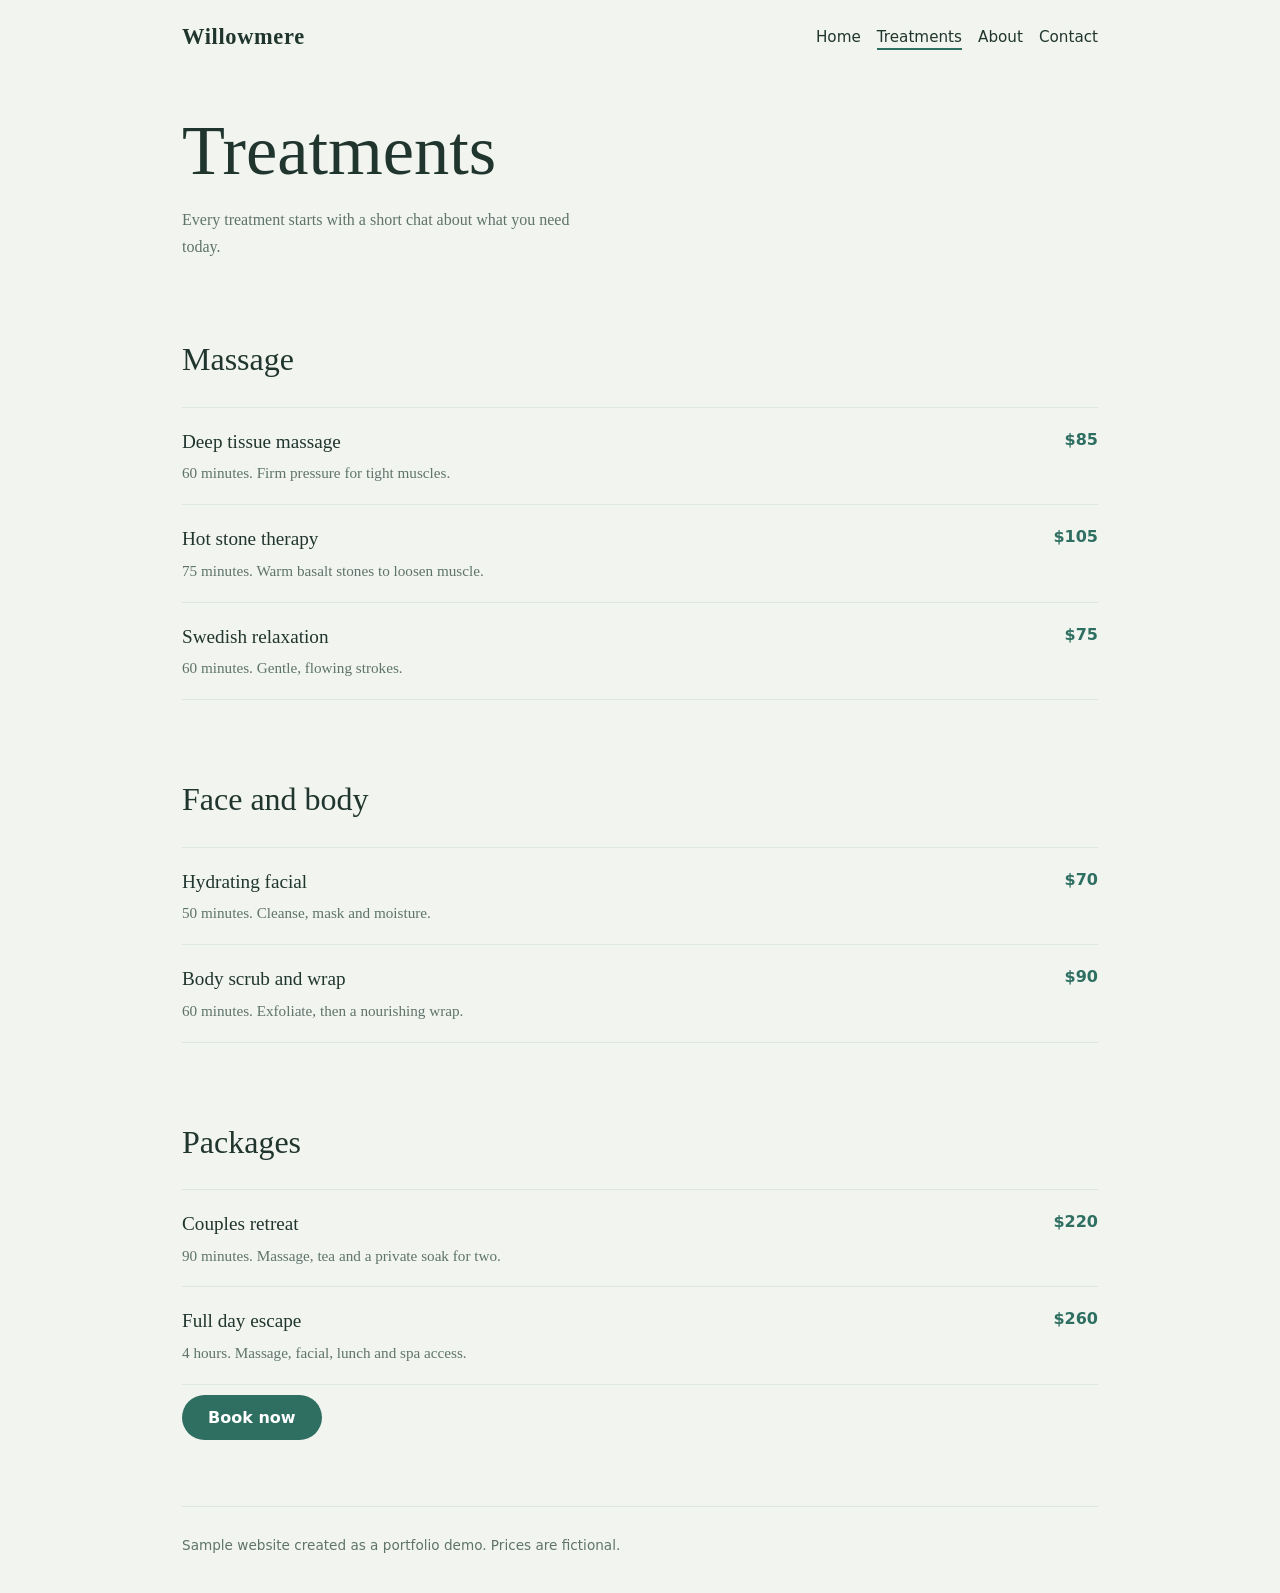
==== treatments.html @ 3ffb3014 "Willowmere Spa" ====
<!DOCTYPE html>
<html lang="en"><head><meta charset="utf-8"><meta name="viewport" content="width=device-width, initial-scale=1">
<title>Treatments | Willowmere Spa</title><link rel="stylesheet" href="style.css"></head><body>
<div class="w"><nav><b>Willowmere</b><div><a href="index.html">Home</a><a class="on" href="treatments.html">Treatments</a><a href="about.html">About</a><a href="contact.html">Contact</a></div></nav>
<div class="page"><h1>Treatments</h1><p class="lead">Every treatment starts with a short chat about what you need today.</p></div>
<section><h2>Massage</h2><div class="menu">
<div class="row"><div><h3>Deep tissue massage</h3><p>60 minutes. Firm pressure for tight muscles.</p></div><span>$85</span></div>
<div class="row"><div><h3>Hot stone therapy</h3><p>75 minutes. Warm basalt stones to loosen muscle.</p></div><span>$105</span></div>
<div class="row"><div><h3>Swedish relaxation</h3><p>60 minutes. Gentle, flowing strokes.</p></div><span>$75</span></div></div></section>
<section><h2>Face and body</h2><div class="menu">
<div class="row"><div><h3>Hydrating facial</h3><p>50 minutes. Cleanse, mask and moisture.</p></div><span>$70</span></div>
<div class="row"><div><h3>Body scrub and wrap</h3><p>60 minutes. Exfoliate, then a nourishing wrap.</p></div><span>$90</span></div></div></section>
<section><h2>Packages</h2><div class="menu">
<div class="row"><div><h3>Couples retreat</h3><p>90 minutes. Massage, tea and a private soak for two.</p></div><span>$220</span></div>
<div class="row"><div><h3>Full day escape</h3><p>4 hours. Massage, facial, lunch and spa access.</p></div><span>$260</span></div></div>
<a class="btn" href="contact.html">Book now</a></section>
<footer>Sample website created as a portfolio demo. Prices are fictional.</footer></div></body></html>
---- style.css ----
:root{--bg:#f1f4ef;--ink:#21352f;--mut:#5f736c;--card:#fff;--acc:#2f6f62;--sand:#dde7df;--btn:#fff}
@media(prefers-color-scheme:dark){:root{--bg:#13211e;--ink:#e6efea;--mut:#9db3ab;--card:#1b2d29;--acc:#7cc4b3;--sand:#23382f;--btn:#10201c}}
*{box-sizing:border-box}html{scroll-behavior:smooth}
body{margin:0;background:var(--bg);color:var(--ink);font-family:Georgia,'Times New Roman',serif;line-height:1.7}
.w{max-width:960px;margin:0 auto;padding:0 22px}
nav{display:flex;justify-content:space-between;align-items:center;flex-wrap:wrap;gap:8px;padding:18px 0;font-family:system-ui,sans-serif}
nav b{font-family:Georgia,serif;font-size:1.4rem;letter-spacing:.03em}
nav a{color:var(--ink);text-decoration:none;margin-left:16px;font-size:.95rem;padding-bottom:2px}
nav a.on{border-bottom:2px solid var(--acc)}
a:focus-visible,button:focus-visible,input:focus-visible,textarea:focus-visible,select:focus-visible{outline:3px solid var(--acc);outline-offset:3px}
h1{font-weight:400;font-size:clamp(2.3rem,8vw,4.4rem);line-height:1.05;margin:0 0 18px}
h2{font-weight:400;font-size:2rem;margin:0 0 20px}
.hero{padding:60px 0 70px;position:relative}
.hero h1{max-width:12ch}.hero p{max-width:46ch;color:var(--mut);font-size:1.1rem}
.ripple{position:absolute;right:-60px;top:20px;width:min(60vw,380px);aspect-ratio:1;border-radius:50%;background:radial-gradient(circle,var(--sand) 0 30%,transparent 31% 38%,var(--sand) 39% 40%,transparent 41% 52%,var(--sand) 53% 54%,transparent 55%);z-index:-1;animation:b 7s ease-in-out infinite}
@keyframes b{50%{transform:scale(1.06)}}
@media(prefers-reduced-motion:reduce){.ripple{animation:none}}
.btn,button{display:inline-block;background:var(--acc);color:var(--btn);padding:13px 26px;border-radius:40px;border:0;text-decoration:none;font:600 1rem system-ui,sans-serif;cursor:pointer;margin-top:10px}
.page{padding:40px 0 20px}.page p.lead{color:var(--mut);max-width:50ch}
section{padding:36px 0}
.grid{display:grid;grid-template-columns:repeat(auto-fit,minmax(250px,1fr));gap:20px}
.card{background:var(--card);padding:24px;border-radius:14px}
.card h3{margin:0 0 6px;font-weight:400;font-size:1.25rem}.card p{margin:0;color:var(--mut);font-size:.95rem}
.menu{border-top:1px solid var(--sand)}
.row{display:flex;justify-content:space-between;gap:16px;padding:18px 0;border-bottom:1px solid var(--sand)}
.row h3{margin:0;font-weight:400;font-size:1.2rem}.row p{margin:2px 0 0;color:var(--mut);font-size:.95rem}
.row span{font-family:system-ui,sans-serif;white-space:nowrap;color:var(--acc);font-weight:600}
.band{background:var(--sand);padding:46px 0}
.q{font-size:1.5rem;max-width:32ch;margin:0 0 8px;line-height:1.4}
.team{display:grid;grid-template-columns:repeat(auto-fit,minmax(220px,1fr));gap:24px}
.av{width:64px;height:64px;border-radius:50%;background:var(--acc);color:var(--btn);display:grid;place-items:center;font-size:1.3rem;margin-bottom:10px}
.contact{display:grid;grid-template-columns:repeat(auto-fit,minmax(280px,1fr));gap:36px;font-family:system-ui,sans-serif}
form{display:grid;gap:12px}label{font-size:.9rem;font-weight:600}
input,textarea,select{width:100%;padding:12px;border:1px solid var(--sand);background:var(--card);color:var(--ink);font:inherit;border-radius:10px}
#ok{color:var(--acc);font-weight:600;min-height:1.5em}
.info p{margin:0 0 14px}.info b{display:block}
footer{padding:30px 0 40px;color:var(--mut);font:.85rem system-ui,sans-serif;border-top:1px solid var(--sand);margin-top:30px}
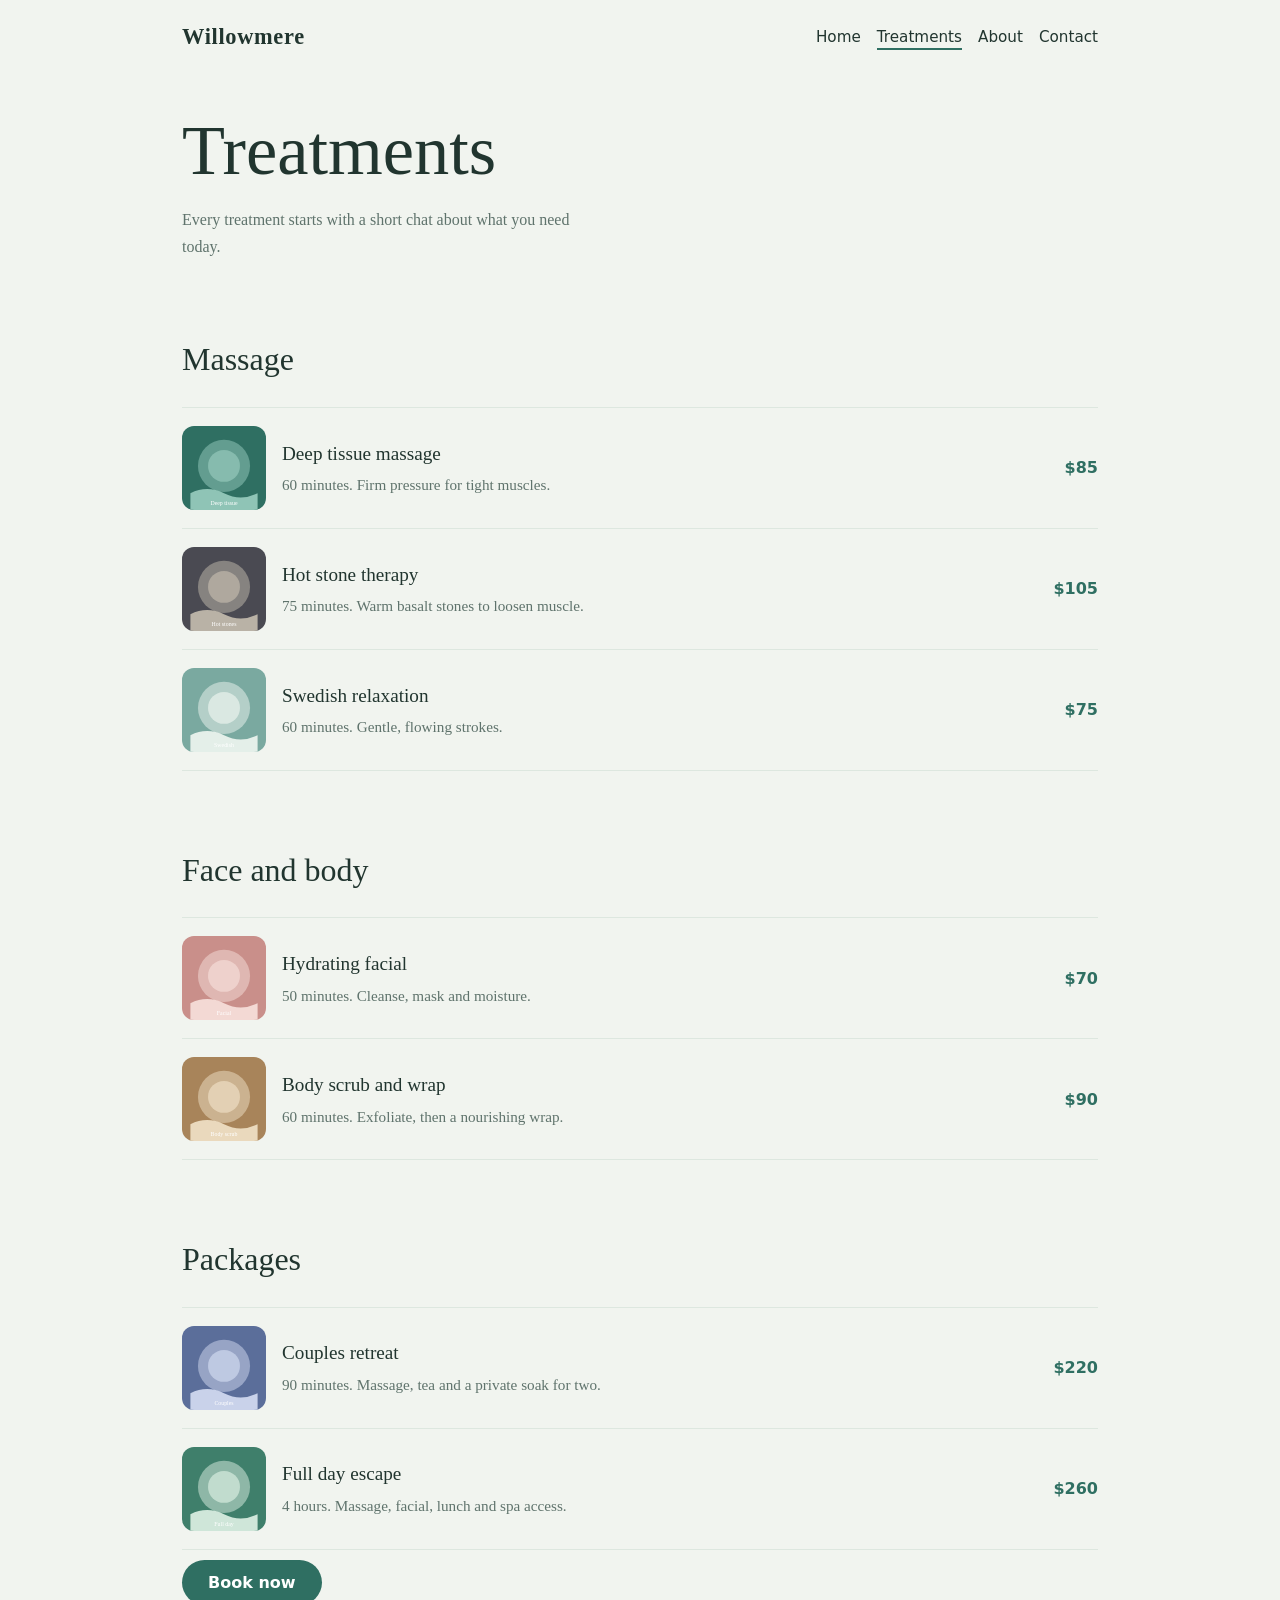
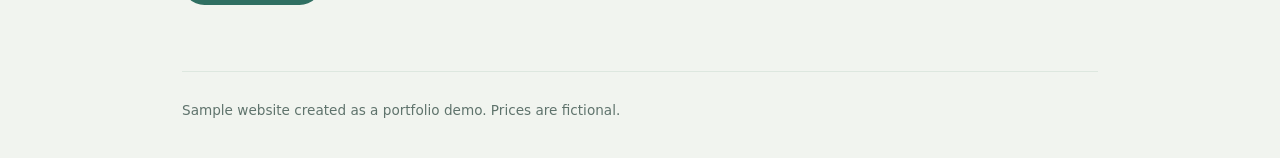
==== commit 06ebbf25: "Company email and treatment images" ====
--- a/treatments.html
+++ b/treatments.html
@@ -4,14 +4,14 @@
 <div class="w"><nav><b>Willowmere</b><div><a href="index.html">Home</a><a class="on" href="treatments.html">Treatments</a><a href="about.html">About</a><a href="contact.html">Contact</a></div></nav>
 <div class="page"><h1>Treatments</h1><p class="lead">Every treatment starts with a short chat about what you need today.</p></div>
 <section><h2>Massage</h2><div class="menu">
-<div class="row"><div><h3>Deep tissue massage</h3><p>60 minutes. Firm pressure for tight muscles.</p></div><span>$85</span></div>
-<div class="row"><div><h3>Hot stone therapy</h3><p>75 minutes. Warm basalt stones to loosen muscle.</p></div><span>$105</span></div>
-<div class="row"><div><h3>Swedish relaxation</h3><p>60 minutes. Gentle, flowing strokes.</p></div><span>$75</span></div></div></section>
+<div class="row"><img src="images/deep.svg" alt="Deep tissue massage"><div><h3>Deep tissue massage</h3><p>60 minutes. Firm pressure for tight muscles.</p></div><span>$85</span></div>
+<div class="row"><img src="images/stone.svg" alt="Hot stone therapy"><div><h3>Hot stone therapy</h3><p>75 minutes. Warm basalt stones to loosen muscle.</p></div><span>$105</span></div>
+<div class="row"><img src="images/swedish.svg" alt="Swedish relaxation"><div><h3>Swedish relaxation</h3><p>60 minutes. Gentle, flowing strokes.</p></div><span>$75</span></div></div></section>
 <section><h2>Face and body</h2><div class="menu">
-<div class="row"><div><h3>Hydrating facial</h3><p>50 minutes. Cleanse, mask and moisture.</p></div><span>$70</span></div>
-<div class="row"><div><h3>Body scrub and wrap</h3><p>60 minutes. Exfoliate, then a nourishing wrap.</p></div><span>$90</span></div></div></section>
+<div class="row"><img src="images/facial.svg" alt="Hydrating facial"><div><h3>Hydrating facial</h3><p>50 minutes. Cleanse, mask and moisture.</p></div><span>$70</span></div>
+<div class="row"><img src="images/scrub.svg" alt="Body scrub and wrap"><div><h3>Body scrub and wrap</h3><p>60 minutes. Exfoliate, then a nourishing wrap.</p></div><span>$90</span></div></div></section>
 <section><h2>Packages</h2><div class="menu">
-<div class="row"><div><h3>Couples retreat</h3><p>90 minutes. Massage, tea and a private soak for two.</p></div><span>$220</span></div>
-<div class="row"><div><h3>Full day escape</h3><p>4 hours. Massage, facial, lunch and spa access.</p></div><span>$260</span></div></div>
+<div class="row"><img src="images/couples.svg" alt="Couples retreat"><div><h3>Couples retreat</h3><p>90 minutes. Massage, tea and a private soak for two.</p></div><span>$220</span></div>
+<div class="row"><img src="images/fullday.svg" alt="Full day escape"><div><h3>Full day escape</h3><p>4 hours. Massage, facial, lunch and spa access.</p></div><span>$260</span></div></div>
 <a class="btn" href="contact.html">Book now</a></section>
 <footer>Sample website created as a portfolio demo. Prices are fictional.</footer></div></body></html>
--- a/style.css
+++ b/style.css
@@ -35,3 +35,6 @@
 #ok{color:var(--acc);font-weight:600;min-height:1.5em}
 .info p{margin:0 0 14px}.info b{display:block}
 footer{padding:30px 0 40px;color:var(--mut);font:.85rem system-ui,sans-serif;border-top:1px solid var(--sand);margin-top:30px}
+.wa{display:inline-block;background:#1fa855;color:#fff;padding:11px 22px;border-radius:40px;text-decoration:none;font-weight:600;margin-top:4px}
+.row{align-items:center}.row>div{flex:1}
+.row img{width:84px;height:84px;border-radius:12px;object-fit:cover;flex:none}
